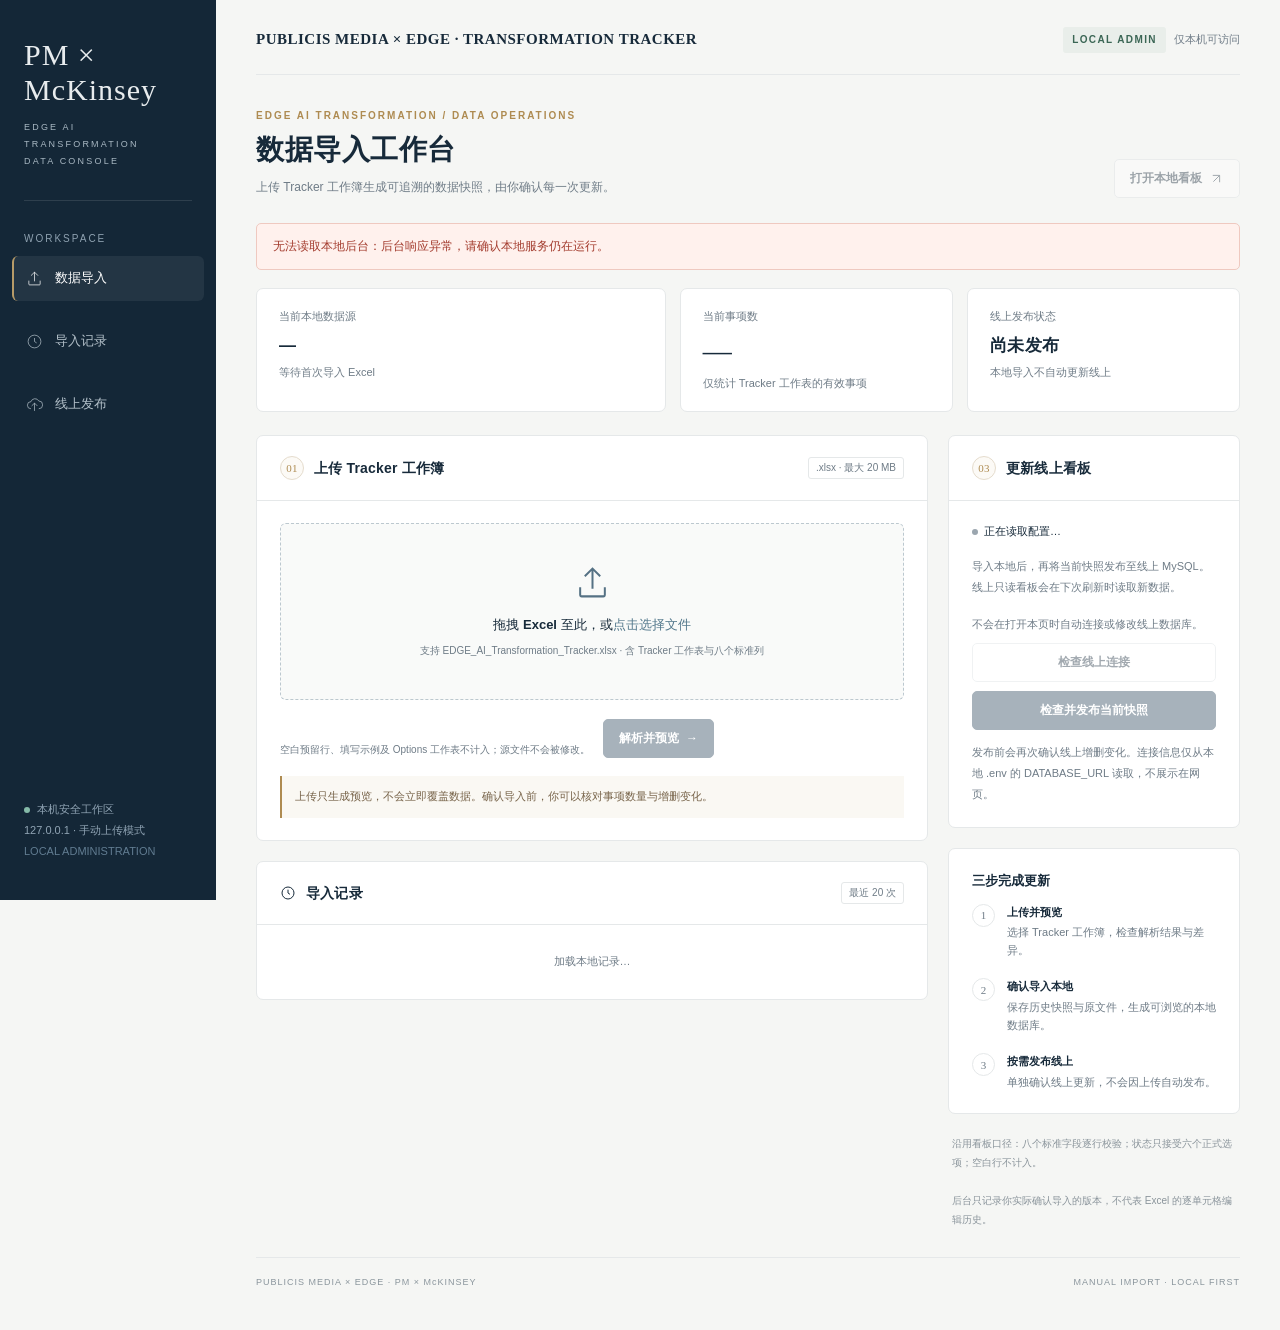
==== local-admin/index.html @ f15d6cbf "feat: PM Workstream Dashboard with local Excel admin console - Read-only dashboard served from SQLit" ====
<!doctype html>
<html lang="zh-CN">
<head>
<meta charset="utf-8"><meta name="viewport" content="width=device-width,initial-scale=1">
<title>PM × McKinsey · Excel 数据后台</title>
<style>
:root{color-scheme:light;--ink:#172a3a;--muted:#6f7c87;--line:#e5e8e9;--gold:#ae8b51;--bg:#f5f6f4;--blue:#233f55;--green:#237264;--red:#b04436}*{box-sizing:border-box}body{margin:0;background:var(--bg);color:var(--ink);font:14px/1.6 -apple-system,BlinkMacSystemFont,"Segoe UI","PingFang SC","Microsoft YaHei",sans-serif}button,input{font:inherit}button,a,input{outline-offset:4px}button{cursor:pointer}a{color:inherit;text-decoration:none}button:disabled{opacity:.4;cursor:not-allowed}[hidden]{display:none!important}.shell{display:grid;grid-template-columns:216px 1fr;min-height:100vh}.sidebar{background:#142737;color:#e8ecee;padding:38px 24px;display:flex;flex-direction:column;position:sticky;top:0;height:100vh}.brand{font:30px/1.15 Georgia,serif;letter-spacing:1px}.brand-sub{font-size:9px;letter-spacing:2.2px;color:#a9b8c3;margin-top:12px;line-height:1.9}.rule{height:1px;background:#ffffff1c;margin:30px 0}.side-label{font-size:10px;letter-spacing:2px;color:#8fa2b1}.nav{display:flex;align-items:center;gap:12px;padding:12px 14px;margin:9px -12px;border-radius:6px;color:#b4c1ca;font-size:13px}.nav.current{color:white;background:#ffffff10;border-left:2px solid #b79b68;padding-left:12px}.nav svg{width:17px;height:17px}.side-footer{margin-top:auto;color:#90a4b4;font-size:11px;line-height:1.9}.local-dot{display:inline-block;width:6px;height:6px;border-radius:50%;background:#85baa8;margin-right:7px}.main{min-width:0;padding:27px 40px 40px;max-width:1590px;width:100%;margin:auto}.topbar{display:flex;justify-content:space-between;align-items:center;padding-bottom:21px;border-bottom:1px solid var(--line);gap:20px}.top-brand{font:600 15px/1.3 Georgia,serif;letter-spacing:.5px}.environment{display:flex;align-items:center;gap:8px;color:var(--muted);font-size:11px}.environment b{font-size:10px;letter-spacing:1.4px;background:#e9eeea;color:#3b6655;padding:5px 9px;border-radius:3px}.heading{display:flex;justify-content:space-between;gap:20px;align-items:end;margin:33px 0 25px}.eyebrow{font-size:10px;letter-spacing:2px;color:var(--gold);font-weight:650}.heading h1{font-size:28px;letter-spacing:.5px;font-weight:650;line-height:1.3;margin:8px 0 10px}.heading p{margin:0;color:var(--muted);font-size:12px}.actions{display:flex;gap:9px;flex-shrink:0}.button{display:inline-flex;align-items:center;justify-content:center;gap:7px;padding:10px 15px;border-radius:5px;border:1px solid #d9dfe2;background:white;color:var(--ink);font-size:12px;font-weight:600;line-height:1.4}.button svg{height:15px;width:15px}.button.primary{background:var(--blue);border-color:var(--blue);color:white}.button:hover:not(:disabled){filter:brightness(.96)}a[aria-disabled=true]{opacity:.4;pointer-events:none}.overview{display:grid;grid-template-columns:1.5fr 1fr 1fr;gap:14px;margin-bottom:23px}.metric{padding:19px 22px;background:white;border:1px solid var(--line);border-radius:7px;min-width:0}.metric-label{font-size:11px;color:var(--muted)}.metric-value{font:29px/1.25 Georgia,serif;margin:8px 0 5px}.metric-value.small{font-family:inherit;font-size:17px;font-weight:600;line-height:1.5;letter-spacing:.4px}.metric-note{font-size:11px;color:var(--muted);white-space:nowrap;overflow:hidden;text-overflow:ellipsis}.body-grid{display:grid;grid-template-columns:minmax(0,1fr) 292px;gap:20px;align-items:start}.stack{min-width:0;display:grid;gap:20px}.card{background:white;border:1px solid var(--line);border-radius:7px;overflow:hidden;min-width:0}.card-head{display:flex;justify-content:space-between;align-items:center;gap:12px;padding:20px 23px;border-bottom:1px solid var(--line)}.card-head h2{font-size:14px;letter-spacing:.2px;margin:0;display:flex;align-items:center;gap:10px}.step{font:11px Georgia,serif;color:var(--gold);border:1px solid #e5dccd;background:#fcfaf6;width:24px;height:24px;display:inline-flex;align-items:center;justify-content:center;border-radius:50%}.tag{font-size:10px;color:var(--muted);border:1px solid var(--line);border-radius:3px;padding:2px 7px;white-space:nowrap}.card-body{padding:22px 23px}.dropzone{border:1px dashed #bcc8cf;background:#f9faf9;border-radius:6px;min-height:177px;display:flex;align-items:center;justify-content:center;flex-direction:column;text-align:center;padding:24px;cursor:pointer;transition:background .15s,border-color .15s}.dropzone:hover,.dropzone.drag{background:#f0f4f5;border-color:#647f91}.upload-icon{width:37px;height:37px;margin-bottom:14px;color:#557184;stroke-width:1.3}.dropzone strong{font-size:13px;font-weight:550;max-width:100%;overflow-wrap:anywhere}.dropzone strong span{color:#53788c}.dropzone small{font-size:10px;color:var(--muted);margin-top:7px}.file-size{color:var(--gold)!important}.form-row{display:flex;align-items:end;gap:13px;margin-top:19px}.field{flex:1;min-width:0}.field label{display:block;font-size:11px;font-weight:600;margin-bottom:6px}.field input{border:1px solid #d9dfe2;border-radius:4px;padding:9px 11px;color:var(--ink);background:white;width:100%;height:38px;font-size:12px}.field-note{color:var(--muted);font-size:10px;margin:10px 0 0;line-height:1.7}.notice{border-left:2px solid var(--gold);background:#faf8f3;padding:11px 13px;font-size:11px;color:#776349;margin-top:18px;line-height:1.8}.side-card h3{font-size:13px;margin:0 0 12px}.side-card p{font-size:11px;color:var(--muted);margin:0 0 16px;line-height:1.9}.status-row{display:flex;align-items:center;gap:6px;font-size:11px;margin:0 0 15px}.status-dot{width:6px;height:6px;border-radius:50%;background:#9ba6af}.status-dot.good{background:var(--green)}.side-card .button{width:100%;margin-top:9px}.side-meta{font-size:11px;line-height:1.9;color:var(--muted);overflow-wrap:anywhere}.side-meta b{color:var(--ink);font-weight:500}.steps{list-style:none;margin:0;padding:0}.steps li{display:flex;gap:12px;padding-bottom:19px;color:var(--muted);font-size:11px}.steps li:last-child{padding-bottom:0}.steps i{font:11px Georgia,serif;border:1px solid var(--line);border-radius:50%;width:23px;height:23px;flex-shrink:0;display:flex;align-items:center;justify-content:center;font-style:normal}.steps b{display:block;color:var(--ink);font-size:11px;margin-bottom:3px}.footnote{font-size:10px;color:#8a949b;line-height:1.9;padding:0 4px}.empty{text-align:center;padding:28px 15px;color:var(--muted);font-size:11px}.empty svg{width:25px;height:25px;display:block;margin:0 auto 10px;opacity:.6}.history-list{max-height:300px;overflow:auto}.history-item{display:flex;gap:13px;align-items:center;padding:15px 23px;border-bottom:1px solid #f0f1f1;font-size:11px}.history-item:last-child{border:0}.history-icon{background:#eff3f1;color:#4d756b;flex-shrink:0;border-radius:4px;padding:7px 9px;font-size:9px;letter-spacing:.5px}.history-name{min-width:0;flex:1}.history-name b{display:block;overflow:hidden;text-overflow:ellipsis;white-space:nowrap;font-weight:500}.history-name small{color:var(--muted);font-size:10px}.history-count{font-family:Georgia,serif;font-size:19px;text-align:right}.history-count small{display:block;font:9px/1.3 -apple-system,sans-serif;color:var(--muted)}.summary{display:grid;grid-template-columns:repeat(4,1fr);gap:9px}.summary div{background:#f5f7f6;border:1px solid #edf0ee;border-radius:4px;padding:11px;text-align:center}.summary b{font:23px/1.3 Georgia,serif;display:block}.summary small{font-size:10px;color:var(--muted)}.summary .removed b{color:var(--red)}.preview-meta{font-size:11px;color:var(--muted);margin:16px 0 12px;overflow-wrap:anywhere}.preview-table{overflow:auto;max-height:300px;border:1px solid var(--line);border-radius:4px}table{width:100%;border-collapse:collapse;font-size:10px;text-align:left}th{color:var(--muted);font-weight:500;background:#f8f9f8;white-space:nowrap;position:sticky;top:0}td,th{padding:10px 12px;border-bottom:1px solid #eef0f0}td{max-width:300px;overflow-wrap:anywhere}td.nowrap{white-space:nowrap}.preview-footer{display:flex;justify-content:space-between;align-items:center;gap:15px;margin-top:18px}.preview-footer small{font-size:10px;color:var(--muted)}.alert{padding:13px 16px;background:#eaf2ee;border:1px solid #cbded4;border-radius:5px;color:#2b6553;font-size:12px;margin:0 0 18px;overflow-wrap:anywhere;scroll-margin-top:15px}.alert.error{background:#fff1ed;border-color:#efc9c0;color:#a33b2d}.alert.info{background:#eef2f6;border-color:#ccd8e3;color:#3c5972}.bottom{display:flex;justify-content:space-between;gap:15px;font-size:9px;letter-spacing:1px;color:#8a959c;border-top:1px solid var(--line);padding-top:17px;margin-top:28px}.spinner{display:inline-block;width:12px;height:12px;border:1px solid #fff6;border-top-color:white;border-radius:50%;animation:spin .7s linear infinite}@keyframes spin{to{transform:rotate(360deg)}}@media(prefers-reduced-motion:reduce){*{animation:none!important;scroll-behavior:auto!important}}@media(min-width:1500px){.main{padding-left:55px;padding-right:55px}.body-grid{grid-template-columns:minmax(0,1fr) 315px}}@media(max-width:1180px){.main{padding:25px}.shell{grid-template-columns:180px 1fr}.sidebar{padding:30px 22px}.body-grid{grid-template-columns:minmax(0,1fr) 258px}.heading{align-items:start}.heading .actions{flex-direction:column}.overview{gap:10px}.metric{padding:17px}.card-body{padding:19px}.card-head{padding:18px 19px}}@media(max-width:920px){.shell{grid-template-columns:1fr}.sidebar{display:none}.main{padding:22px}.body-grid{grid-template-columns:minmax(0,1fr) 270px}.heading .actions{flex-direction:row}.heading h1{font-size:25px}.heading{gap:14px}}@media(max-width:700px){.body-grid{grid-template-columns:1fr}.heading{display:block;margin-top:26px}.heading .actions{margin-top:17px}.overview{grid-template-columns:1fr 1fr}.overview .metric:first-child{grid-column:1/-1}.metric{padding:15px 17px}.metric-value{font-size:26px}.main{padding:17px}.card-body,.card-head{padding:18px}.form-row{flex-wrap:wrap}.form-row .button{width:100%}.summary{gap:5px}.summary div{padding:10px 5px}.preview-footer{flex-direction:column;align-items:stretch}.bottom{letter-spacing:0;font-size:8px}.dropzone{padding:20px 14px}}
</style>
</head>
<body>
<svg hidden xmlns="http://www.w3.org/2000/svg"><symbol id="i-upload" viewBox="0 0 24 24"><path d="M12 16V3m-5 5 5-5 5 5M4 15v5a1 1 0 0 0 1 1h14a1 1 0 0 0 1-1v-5"/></symbol><symbol id="i-clock" viewBox="0 0 24 24"><circle cx="12" cy="12" r="9"/><path d="M12 7v5l3 2"/></symbol><symbol id="i-arrow" viewBox="0 0 24 24"><path d="M7 17 17 7M6 7h11v11"/></symbol><symbol id="i-cloud" viewBox="0 0 24 24"><path d="M7 18a5 5 0 1 1 0-10 6 6 0 0 1 11-1 5.5 5.5 0 0 1 0 11M12 21V10m-4 4 4-4 4 4"/></symbol></svg>
<div class="shell">
<aside class="sidebar"><div class="brand">PM ×<br>McKinsey</div><div class="brand-sub">EDGE AI TRANSFORMATION<br>DATA CONSOLE</div><div class="rule"></div><div class="side-label">WORKSPACE</div><a class="nav current" href="#upload"><svg fill="none" stroke="currentColor"><use href="#i-upload"/></svg>数据导入</a><a class="nav" href="#history"><svg fill="none" stroke="currentColor"><use href="#i-clock"/></svg>导入记录</a><a class="nav" href="#online"><svg fill="none" stroke="currentColor"><use href="#i-cloud"/></svg>线上发布</a><div class="side-footer"><span class="local-dot"></span>本机安全工作区<br>127.0.0.1 · 手动上传模式<br><span style="color:#617c91">LOCAL ADMINISTRATION</span></div></aside>
<main class="main">
<header class="topbar"><div class="top-brand">PUBLICIS MEDIA × EDGE · TRANSFORMATION TRACKER</div><div class="environment"><b>LOCAL ADMIN</b><span>仅本机可访问</span></div></header>
<section class="heading"><div><div class="eyebrow">EDGE AI TRANSFORMATION / DATA OPERATIONS</div><h1>数据导入工作台</h1><p>上传 Tracker 工作簿生成可追溯的数据快照，由你确认每一次更新。</p></div><div class="actions"><a id="dashboardLink" class="button" href="/dashboard" target="_blank" rel="noopener" aria-disabled="true" tabindex="-1">打开本地看板<svg fill="none" stroke="currentColor" stroke-width="1.5"><use href="#i-arrow"/></svg></a></div></section>
<div id="message" class="alert" role="status" aria-live="polite" hidden></div>
<section class="overview" aria-label="当前数据概览"><div class="metric"><div class="metric-label">当前本地数据源</div><div id="currentSource" class="metric-value small" style="overflow-wrap:anywhere">—</div><div id="currentNote" class="metric-note">等待首次导入 Excel</div></div><div class="metric"><div class="metric-label">当前事项数</div><div id="currentTasks" class="metric-value">—</div><div class="metric-note">仅统计 Tracker 工作表的有效事项</div></div><div class="metric"><div class="metric-label">线上发布状态</div><div id="publishState" class="metric-value small">尚未发布</div><div id="publishNote" class="metric-note">本地导入不自动更新线上</div></div></section>
<div class="body-grid">
<div class="stack">
<section id="upload" class="card"><div class="card-head"><h2><span class="step">01</span>上传 Tracker 工作簿</h2><span class="tag">.xlsx · 最大 20 MB</span></div><form id="uploadForm" class="card-body"><label id="dropzone" class="dropzone" for="fileInput" tabindex="0"><svg class="upload-icon" fill="none" stroke="currentColor"><use href="#i-upload"/></svg><strong id="fileLabel">拖拽 Excel 至此，或<span>点击选择文件</span></strong><small id="fileMeta">支持 EDGE_AI_Transformation_Tracker.xlsx · 含 Tracker 工作表与八个标准列</small></label><input id="fileInput" type="file" accept=".xlsx" hidden><div class="form-row"><p class="field-note" style="margin:0">空白预留行、填写示例及 Options 工作表不计入；源文件不会被修改。</p><button id="previewButton" class="button primary" type="submit" disabled>解析并预览 <span aria-hidden="true">→</span></button></div><div class="notice">上传只生成预览，不会立即覆盖数据。确认导入前，你可以核对事项数量与增删变化。</div></form></section>
<section id="previewCard" class="card" hidden><div class="card-head"><h2><span class="step">02</span>核对导入预览</h2><span id="previewTag" class="tag">未保存</span></div><div class="card-body"><div id="diffSummary" class="summary"></div><div id="previewMeta" class="preview-meta"></div><div id="removalWarning" class="notice" hidden></div><div class="preview-table"><table><thead><tr><th>NO.</th><th>WORKSTREAM</th><th>INTERVENTION</th><th>OWNER</th><th>STATUS</th><th>TARGET DATE</th></tr></thead><tbody id="previewRows"></tbody></table></div><p id="rowLimit" class="field-note"></p><div class="preview-footer"><small>与当前本地快照比较 · 有效预览保留 30 分钟</small><button id="importButton" class="button primary" type="button">确认导入本地</button></div></div></section>
<section id="history" class="card"><div class="card-head"><h2><svg width="16" height="16" fill="none" stroke="currentColor" stroke-width="1.5"><use href="#i-clock"/></svg>导入记录</h2><span class="tag">最近 20 次</span></div><div id="historyList" class="history-list"><div class="empty">加载本地记录…</div></div></section>
</div>
<aside class="stack">
<section id="online" class="card side-card"><div class="card-head"><h2><span class="step">03</span>更新线上看板</h2></div><div class="card-body"><div class="status-row"><span id="onlineDot" class="status-dot"></span><span id="onlineStatus">正在读取配置…</span></div><p>导入本地后，再将当前快照发布至线上 MySQL。线上只读看板会在下次刷新时读取新数据。</p><div id="onlineMeta" class="side-meta">不会在打开本页时自动连接或修改线上数据库。</div><button id="checkButton" class="button" type="button">检查线上连接</button><button id="publishButton" class="button primary" type="button" disabled>检查并发布当前快照</button><p class="field-note" style="margin:12px 0 0">发布前会再次确认线上增删变化。连接信息仅从本地 .env 的 DATABASE_URL 读取，不展示在网页。</p></div></section>
<section class="card side-card"><div class="card-body"><h3>三步完成更新</h3><ol class="steps"><li><i>1</i><div><b>上传并预览</b>选择 Tracker 工作簿，检查解析结果与差异。</div></li><li><i>2</i><div><b>确认导入本地</b>保存历史快照与原文件，生成可浏览的本地数据库。</div></li><li><i>3</i><div><b>按需发布线上</b>单独确认线上更新，不会因上传自动发布。</div></li></ol></div></section>
<div class="footnote">沿用看板口径：八个标准字段逐行校验；状态只接受六个正式选项；空白行不计入。<br><br>后台只记录你实际确认导入的版本，不代表 Excel 的逐单元格编辑历史。</div>
</aside>
</div>
<footer class="bottom"><span>PUBLICIS MEDIA × EDGE · PM × McKINSEY</span><span>MANUAL IMPORT · LOCAL FIRST</span></footer>
</main></div>
<script>
'use strict';
const CSRF='__CSRF_TOKEN__';
const $=id=>document.getElementById(id);
const esc=value=>String(value??'').replace(/[&<>"']/g,c=>({'&':'&amp;','<':'&lt;','>':'&gt;','"':'&quot;',"'":'&#39;'}[c]));
let selectedFile=null,preview=null,status=null,busy=false;
function message(text,type='success'){const el=$('message');el.textContent=text;el.className='alert '+(type==='success'?'':type);el.hidden=false;el.scrollIntoView({block:'nearest',behavior:'auto'});}
function controls(){
 $('previewButton').disabled=busy||!selectedFile;
 $('importButton').disabled=busy||!preview;
 $('checkButton').disabled=busy||!status?.onlineConfigured;
 $('publishButton').disabled=busy||!status?.current||!status?.onlineConfigured;
 $('fileInput').disabled=busy;
}
async function run(action,button,label){if(busy)return;busy=true;controls();const old=button?.innerHTML;if(button&&label)button.innerHTML='<span class="spinner" aria-hidden="true"></span>'+esc(label);try{await action();}catch(e){message(e.message,'error');}finally{busy=false;if(button)button.innerHTML=old;controls();}}
async function request(path,options={}){const response=await fetch(path,{cache:'no-store',...options});let result;try{result=await response.json();}catch{throw new Error('后台响应异常，请确认本地服务仍在运行。');}if(!response.ok)throw new Error(result.error||'操作失败，请重试。');return result;}
function post(path,data={}){return request(path,{method:'POST',headers:{'Content-Type':'application/json','X-CSRF-Token':CSRF},body:JSON.stringify(data)});}
function timeLabel(value){return value?new Date(value).toLocaleString('zh-CN',{hour12:false}):'—';}
function invalidatePreview(){preview=null;$('previewCard').hidden=true;controls();}
function chooseFile(file){if(busy)return;invalidatePreview();if(!file)return;if(!/\.xlsx$/i.test(file.name)||file.size>20*1024*1024||!file.size){selectedFile=null;$('fileLabel').textContent='请重新选择有效的 .xlsx 文件';$('fileMeta').textContent='支持 .xlsx，文件不能为空或超过 20 MB';message('请选择 20 MB 以内的 .xlsx 文件。旧快照未改变。','error');controls();return;}selectedFile=file;$('fileLabel').textContent=file.name;$('fileMeta').textContent=(file.size/1024).toFixed(1)+' KB · 文件已选择，尚未上传';$('fileMeta').classList.add('file-size');controls();}
async function refresh(){
 status=await request('/api/status');const current=status.current;
 $('currentSource').textContent=current?.source_name||'—';
 $('currentNote').textContent=current?('导入于 '+timeLabel(current.imported_at)):'等待首次导入 Excel';
 $('currentTasks').textContent=current?current.imported_rows:'—';
 $('dashboardLink').setAttribute('aria-disabled',String(!current));$('dashboardLink').tabIndex=current?0:-1;
 const published=status.publication?.localVersion===status.localVersion&&!!current;
 $('publishState').textContent=published?'已发布此快照':(current?'本地待发布':'尚未发布');
 $('publishNote').textContent=published?'本机发布成功于 '+timeLabel(status.publication.publishedAt):'本地导入不自动更新线上';
 $('onlineStatus').textContent=status.onlineConfigured?'已配置 · 尚未检查':'未配置线上数据库';$('onlineDot').className='status-dot';
 $('historyList').innerHTML=status.history.length?status.history.map(item=>'<div class="history-item"><div class="history-icon">XLSX</div><div class="history-name"><b title="'+esc(item.source)+'">'+esc(item.source)+'</b><small>导入 '+esc(timeLabel(item.importedAt))+' · '+esc(item.sha256.slice(0,12))+'…</small></div></div>').join(''):'<div class="empty"><svg fill="none" stroke="currentColor" stroke-width="1.3"><use href="#i-clock"/></svg>还没有导入记录<br>完成首次导入后，历史版本会保存在本机。</div>';
 controls();
}
function showPreview(result){preview=result;const {snapshot,diff}=result,meta=snapshot.meta;
 $('diffSummary').innerHTML=[['新增',diff.added],['变更',diff.changed],['移除',diff.removed,'removed'],['未变化',diff.unchanged]].map(([label,value,cls])=>'<div class="'+(cls||'')+'"><b>'+value+'</b><small>'+label+'</small></div>').join('');
 $('previewTag').textContent=result.identical?'与当前快照相同':'未保存';
 $('previewMeta').textContent=meta.source_name+' · '+meta.imported_rows+' 条有效事项 · SHA256 '+meta.source_hash.slice(0,16)+'…';
 $('removalWarning').hidden=!diff.removed;$('removalWarning').textContent='此文件会从当前本地看板移除 '+diff.removed+' 条事项，请确认上传的是完整 Tracker，而不是筛选后的局部文件。历史快照仍保留。';
 $('previewRows').innerHTML=snapshot.records.slice(0,40).map((row,i)=>'<tr><td class="nowrap">'+String(i+1).padStart(2,'0')+'</td><td>'+esc(row.workstream)+'</td><td>'+esc(row.intervention)+'</td><td>'+esc(row.owner||'—')+'</td><td class="nowrap">'+esc(row.status)+'</td><td class="nowrap">'+esc(row.target_date||'—')+'</td></tr>').join('');
 $('rowLimit').textContent='显示前 '+Math.min(40,snapshot.records.length)+' 条事项。完整记录可在导入后的看板查看。';
 $('previewCard').hidden=false;$('previewCard').scrollIntoView({block:'nearest',behavior:'auto'});controls();}
$('fileInput').addEventListener('change',event=>chooseFile(event.target.files[0]));
$('dropzone').addEventListener('keydown',event=>{if(event.key==='Enter'||event.key===' '){event.preventDefault();if(!busy)$('fileInput').click();}});
for(const event of ['dragenter','dragover'])$('dropzone').addEventListener(event,e=>{e.preventDefault();if(!busy)$('dropzone').classList.add('drag');});
for(const event of ['dragleave','drop'])$('dropzone').addEventListener(event,e=>{e.preventDefault();$('dropzone').classList.remove('drag');});
$('dropzone').addEventListener('drop',event=>{if(!busy)chooseFile(event.dataTransfer.files[0]);});
window.addEventListener('dragover',e=>e.preventDefault());window.addEventListener('drop',e=>e.preventDefault());
$('uploadForm').addEventListener('submit',event=>{event.preventDefault();if(!selectedFile)return;run(async()=>{invalidatePreview();const result=await request('/api/preview',{method:'POST',headers:{'Content-Type':'application/octet-stream','X-CSRF-Token':CSRF,'X-File-Name':encodeURIComponent(selectedFile.name)},body:selectedFile});showPreview(result);message('解析完成，请核对下方预览。尚未保存本地，也未更新线上。','info');},$('previewButton'),'正在解析…');});
$('importButton').addEventListener('click',()=>run(async()=>{const removal=preview.diff.removed;if(removal&&!confirm('本次导入将从本地当前看板移除 '+removal+' 条事项（历史保留）。确认该文件是完整 Tracker 并继续？'))return;const result=await post('/api/import',{previewId:preview.previewId});preview=null;$('previewCard').hidden=true;await refresh();message(result.changed?'已导入本地：'+result.meta.imported_rows+' 条事项。本地数据库已更新；线上数据尚未更新。':'文件内容与当前快照相同，未产生数据变化。线上数据未更新。');},$('importButton'),'正在导入…'));
async function checkOnline(){const online=await post('/api/online');$('onlineDot').className='status-dot good';$('onlineStatus').textContent='MySQL 连接正常';const current=online.current;$('onlineMeta').innerHTML=current?'<b>线上版本 '+esc(current.revision)+'</b><br>'+esc(current.source_name)+'<br>'+current.imported_rows+' 条事项'+(online.diff?'<br>将新增 '+online.diff.added+' · 变更 '+online.diff.changed+' · 移除 '+online.diff.removed:''):'线上已有数据，但本地尚未导入快照。';return online;}
$('checkButton').addEventListener('click',()=>run(async()=>{try{await checkOnline();message('线上连接检查成功。此次操作只读，没有发布数据。','info');}catch(e){$('onlineStatus').textContent='连接失败 · 本地数据未受影响';$('onlineDot').className='status-dot';throw e;}},$('checkButton'),'检查中…'));
$('publishButton').addEventListener('click',()=>run(async()=>{const online=await checkOnline();if(online.localVersion!==status.localVersion){await refresh();throw new Error('另一窗口已更新本地快照，请核对后重新发布。');}const {current}=status;const diff=online.diff;if(!confirm('即将更新线上 MySQL 看板：\n\n'+current.source_name+'\n事项数：'+current.imported_rows+(diff?'\n相对线上：新增 '+diff.added+' / 变更 '+diff.changed+' / 移除 '+diff.removed:'')+'\n\n这会在一个事务内替换线上当前数据，审计记录保留。确认发布？'))return;const result=await post('/api/publish',{localVersion:online.localVersion,remoteVersion:online.remoteVersion});await refresh();$('onlineStatus').textContent='MySQL 发布成功';$('onlineDot').className='status-dot good';message('线上发布成功，新版本号 '+result.revision+'。已打开的线上看板刷新后读取新数据。');},$('publishButton'),'正在处理…'));
refresh().catch(error=>{message('无法读取本地后台：'+error.message,'error');controls();});
</script>
</body></html>
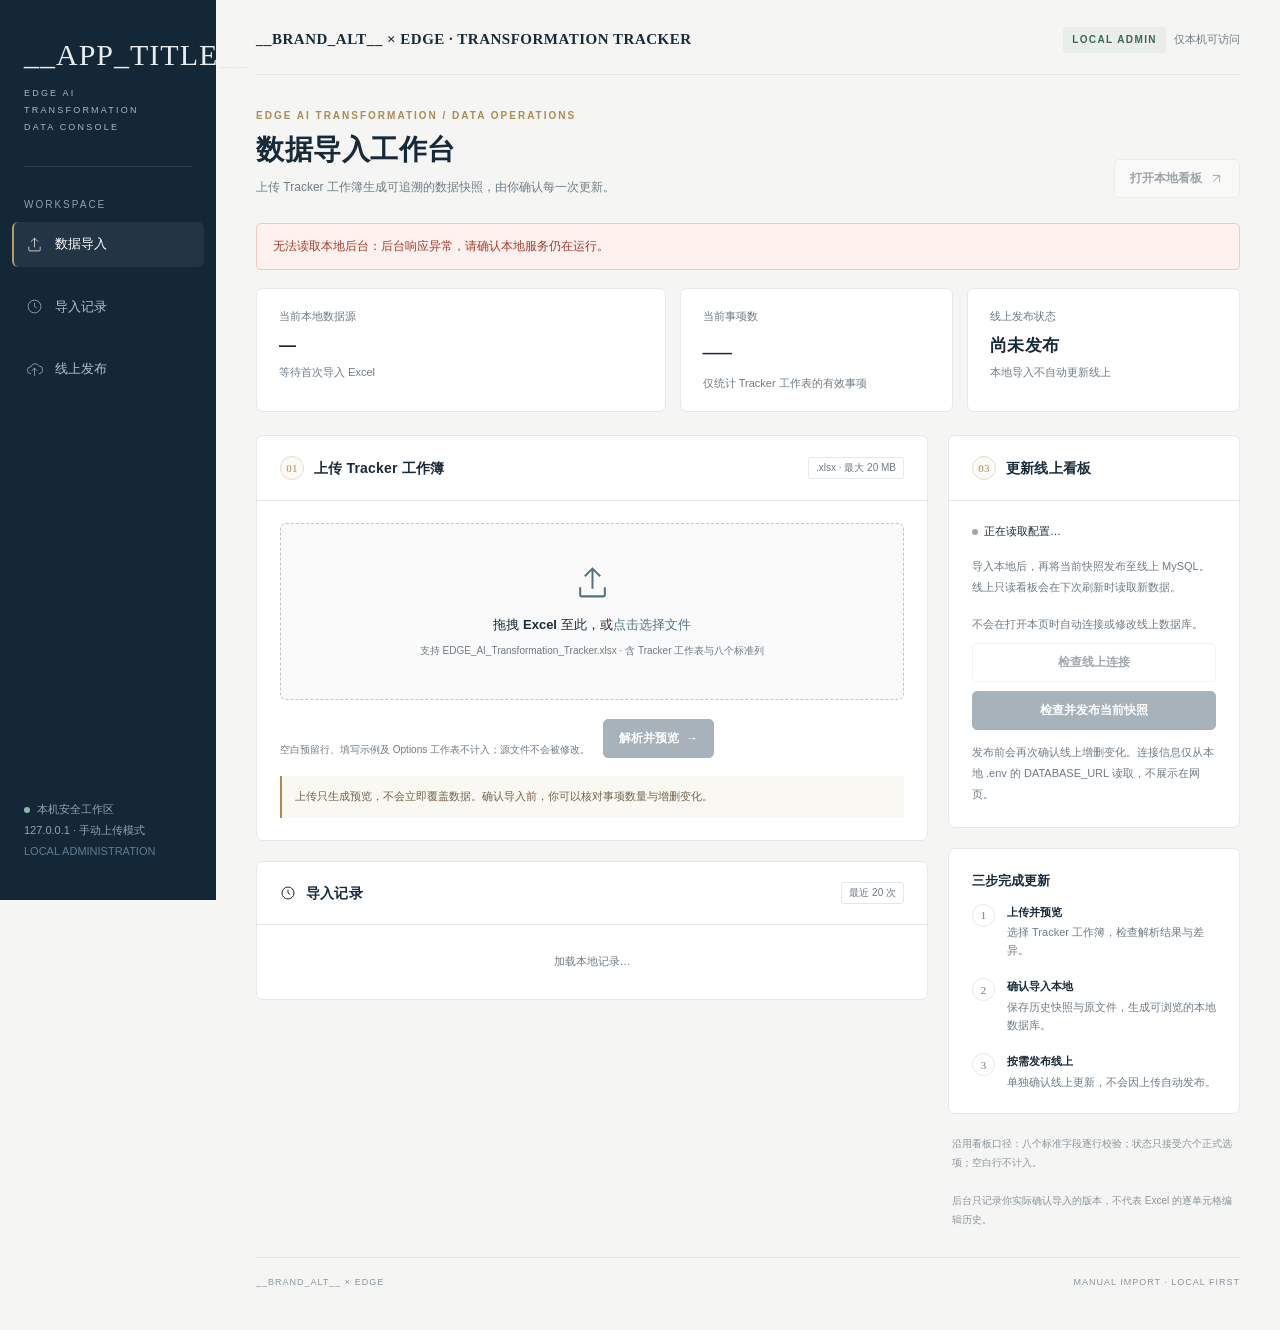
==== commit 5eceef5b: "feat: add Publicis Communication dashboard with env-driven branding Serve PM at /pm and PC at /pc be" ====
--- a/local-admin/index.html
+++ b/local-admin/index.html
@@ -2,7 +2,7 @@
 <html lang="zh-CN">
 <head>
 <meta charset="utf-8"><meta name="viewport" content="width=device-width,initial-scale=1">
-<title>PM × McKinsey · Excel 数据后台</title>
+<title>__APP_TITLE__ · Excel 数据后台</title>
 <style>
 :root{color-scheme:light;--ink:#172a3a;--muted:#6f7c87;--line:#e5e8e9;--gold:#ae8b51;--bg:#f5f6f4;--blue:#233f55;--green:#237264;--red:#b04436}*{box-sizing:border-box}body{margin:0;background:var(--bg);color:var(--ink);font:14px/1.6 -apple-system,BlinkMacSystemFont,"Segoe UI","PingFang SC","Microsoft YaHei",sans-serif}button,input{font:inherit}button,a,input{outline-offset:4px}button{cursor:pointer}a{color:inherit;text-decoration:none}button:disabled{opacity:.4;cursor:not-allowed}[hidden]{display:none!important}.shell{display:grid;grid-template-columns:216px 1fr;min-height:100vh}.sidebar{background:#142737;color:#e8ecee;padding:38px 24px;display:flex;flex-direction:column;position:sticky;top:0;height:100vh}.brand{font:30px/1.15 Georgia,serif;letter-spacing:1px}.brand-sub{font-size:9px;letter-spacing:2.2px;color:#a9b8c3;margin-top:12px;line-height:1.9}.rule{height:1px;background:#ffffff1c;margin:30px 0}.side-label{font-size:10px;letter-spacing:2px;color:#8fa2b1}.nav{display:flex;align-items:center;gap:12px;padding:12px 14px;margin:9px -12px;border-radius:6px;color:#b4c1ca;font-size:13px}.nav.current{color:white;background:#ffffff10;border-left:2px solid #b79b68;padding-left:12px}.nav svg{width:17px;height:17px}.side-footer{margin-top:auto;color:#90a4b4;font-size:11px;line-height:1.9}.local-dot{display:inline-block;width:6px;height:6px;border-radius:50%;background:#85baa8;margin-right:7px}.main{min-width:0;padding:27px 40px 40px;max-width:1590px;width:100%;margin:auto}.topbar{display:flex;justify-content:space-between;align-items:center;padding-bottom:21px;border-bottom:1px solid var(--line);gap:20px}.top-brand{font:600 15px/1.3 Georgia,serif;letter-spacing:.5px}.environment{display:flex;align-items:center;gap:8px;color:var(--muted);font-size:11px}.environment b{font-size:10px;letter-spacing:1.4px;background:#e9eeea;color:#3b6655;padding:5px 9px;border-radius:3px}.heading{display:flex;justify-content:space-between;gap:20px;align-items:end;margin:33px 0 25px}.eyebrow{font-size:10px;letter-spacing:2px;color:var(--gold);font-weight:650}.heading h1{font-size:28px;letter-spacing:.5px;font-weight:650;line-height:1.3;margin:8px 0 10px}.heading p{margin:0;color:var(--muted);font-size:12px}.actions{display:flex;gap:9px;flex-shrink:0}.button{display:inline-flex;align-items:center;justify-content:center;gap:7px;padding:10px 15px;border-radius:5px;border:1px solid #d9dfe2;background:white;color:var(--ink);font-size:12px;font-weight:600;line-height:1.4}.button svg{height:15px;width:15px}.button.primary{background:var(--blue);border-color:var(--blue);color:white}.button:hover:not(:disabled){filter:brightness(.96)}a[aria-disabled=true]{opacity:.4;pointer-events:none}.overview{display:grid;grid-template-columns:1.5fr 1fr 1fr;gap:14px;margin-bottom:23px}.metric{padding:19px 22px;background:white;border:1px solid var(--line);border-radius:7px;min-width:0}.metric-label{font-size:11px;color:var(--muted)}.metric-value{font:29px/1.25 Georgia,serif;margin:8px 0 5px}.metric-value.small{font-family:inherit;font-size:17px;font-weight:600;line-height:1.5;letter-spacing:.4px}.metric-note{font-size:11px;color:var(--muted);white-space:nowrap;overflow:hidden;text-overflow:ellipsis}.body-grid{display:grid;grid-template-columns:minmax(0,1fr) 292px;gap:20px;align-items:start}.stack{min-width:0;display:grid;gap:20px}.card{background:white;border:1px solid var(--line);border-radius:7px;overflow:hidden;min-width:0}.card-head{display:flex;justify-content:space-between;align-items:center;gap:12px;padding:20px 23px;border-bottom:1px solid var(--line)}.card-head h2{font-size:14px;letter-spacing:.2px;margin:0;display:flex;align-items:center;gap:10px}.step{font:11px Georgia,serif;color:var(--gold);border:1px solid #e5dccd;background:#fcfaf6;width:24px;height:24px;display:inline-flex;align-items:center;justify-content:center;border-radius:50%}.tag{font-size:10px;color:var(--muted);border:1px solid var(--line);border-radius:3px;padding:2px 7px;white-space:nowrap}.card-body{padding:22px 23px}.dropzone{border:1px dashed #bcc8cf;background:#f9faf9;border-radius:6px;min-height:177px;display:flex;align-items:center;justify-content:center;flex-direction:column;text-align:center;padding:24px;cursor:pointer;transition:background .15s,border-color .15s}.dropzone:hover,.dropzone.drag{background:#f0f4f5;border-color:#647f91}.upload-icon{width:37px;height:37px;margin-bottom:14px;color:#557184;stroke-width:1.3}.dropzone strong{font-size:13px;font-weight:550;max-width:100%;overflow-wrap:anywhere}.dropzone strong span{color:#53788c}.dropzone small{font-size:10px;color:var(--muted);margin-top:7px}.file-size{color:var(--gold)!important}.form-row{display:flex;align-items:end;gap:13px;margin-top:19px}.field{flex:1;min-width:0}.field label{display:block;font-size:11px;font-weight:600;margin-bottom:6px}.field input{border:1px solid #d9dfe2;border-radius:4px;padding:9px 11px;color:var(--ink);background:white;width:100%;height:38px;font-size:12px}.field-note{color:var(--muted);font-size:10px;margin:10px 0 0;line-height:1.7}.notice{border-left:2px solid var(--gold);background:#faf8f3;padding:11px 13px;font-size:11px;color:#776349;margin-top:18px;line-height:1.8}.side-card h3{font-size:13px;margin:0 0 12px}.side-card p{font-size:11px;color:var(--muted);margin:0 0 16px;line-height:1.9}.status-row{display:flex;align-items:center;gap:6px;font-size:11px;margin:0 0 15px}.status-dot{width:6px;height:6px;border-radius:50%;background:#9ba6af}.status-dot.good{background:var(--green)}.side-card .button{width:100%;margin-top:9px}.side-meta{font-size:11px;line-height:1.9;color:var(--muted);overflow-wrap:anywhere}.side-meta b{color:var(--ink);font-weight:500}.steps{list-style:none;margin:0;padding:0}.steps li{display:flex;gap:12px;padding-bottom:19px;color:var(--muted);font-size:11px}.steps li:last-child{padding-bottom:0}.steps i{font:11px Georgia,serif;border:1px solid var(--line);border-radius:50%;width:23px;height:23px;flex-shrink:0;display:flex;align-items:center;justify-content:center;font-style:normal}.steps b{display:block;color:var(--ink);font-size:11px;margin-bottom:3px}.footnote{font-size:10px;color:#8a949b;line-height:1.9;padding:0 4px}.empty{text-align:center;padding:28px 15px;color:var(--muted);font-size:11px}.empty svg{width:25px;height:25px;display:block;margin:0 auto 10px;opacity:.6}.history-list{max-height:300px;overflow:auto}.history-item{display:flex;gap:13px;align-items:center;padding:15px 23px;border-bottom:1px solid #f0f1f1;font-size:11px}.history-item:last-child{border:0}.history-icon{background:#eff3f1;color:#4d756b;flex-shrink:0;border-radius:4px;padding:7px 9px;font-size:9px;letter-spacing:.5px}.history-name{min-width:0;flex:1}.history-name b{display:block;overflow:hidden;text-overflow:ellipsis;white-space:nowrap;font-weight:500}.history-name small{color:var(--muted);font-size:10px}.history-count{font-family:Georgia,serif;font-size:19px;text-align:right}.history-count small{display:block;font:9px/1.3 -apple-system,sans-serif;color:var(--muted)}.summary{display:grid;grid-template-columns:repeat(4,1fr);gap:9px}.summary div{background:#f5f7f6;border:1px solid #edf0ee;border-radius:4px;padding:11px;text-align:center}.summary b{font:23px/1.3 Georgia,serif;display:block}.summary small{font-size:10px;color:var(--muted)}.summary .removed b{color:var(--red)}.preview-meta{font-size:11px;color:var(--muted);margin:16px 0 12px;overflow-wrap:anywhere}.preview-table{overflow:auto;max-height:300px;border:1px solid var(--line);border-radius:4px}table{width:100%;border-collapse:collapse;font-size:10px;text-align:left}th{color:var(--muted);font-weight:500;background:#f8f9f8;white-space:nowrap;position:sticky;top:0}td,th{padding:10px 12px;border-bottom:1px solid #eef0f0}td{max-width:300px;overflow-wrap:anywhere}td.nowrap{white-space:nowrap}.preview-footer{display:flex;justify-content:space-between;align-items:center;gap:15px;margin-top:18px}.preview-footer small{font-size:10px;color:var(--muted)}.alert{padding:13px 16px;background:#eaf2ee;border:1px solid #cbded4;border-radius:5px;color:#2b6553;font-size:12px;margin:0 0 18px;overflow-wrap:anywhere;scroll-margin-top:15px}.alert.error{background:#fff1ed;border-color:#efc9c0;color:#a33b2d}.alert.info{background:#eef2f6;border-color:#ccd8e3;color:#3c5972}.bottom{display:flex;justify-content:space-between;gap:15px;font-size:9px;letter-spacing:1px;color:#8a959c;border-top:1px solid var(--line);padding-top:17px;margin-top:28px}.spinner{display:inline-block;width:12px;height:12px;border:1px solid #fff6;border-top-color:white;border-radius:50%;animation:spin .7s linear infinite}@keyframes spin{to{transform:rotate(360deg)}}@media(prefers-reduced-motion:reduce){*{animation:none!important;scroll-behavior:auto!important}}@media(min-width:1500px){.main{padding-left:55px;padding-right:55px}.body-grid{grid-template-columns:minmax(0,1fr) 315px}}@media(max-width:1180px){.main{padding:25px}.shell{grid-template-columns:180px 1fr}.sidebar{padding:30px 22px}.body-grid{grid-template-columns:minmax(0,1fr) 258px}.heading{align-items:start}.heading .actions{flex-direction:column}.overview{gap:10px}.metric{padding:17px}.card-body{padding:19px}.card-head{padding:18px 19px}}@media(max-width:920px){.shell{grid-template-columns:1fr}.sidebar{display:none}.main{padding:22px}.body-grid{grid-template-columns:minmax(0,1fr) 270px}.heading .actions{flex-direction:row}.heading h1{font-size:25px}.heading{gap:14px}}@media(max-width:700px){.body-grid{grid-template-columns:1fr}.heading{display:block;margin-top:26px}.heading .actions{margin-top:17px}.overview{grid-template-columns:1fr 1fr}.overview .metric:first-child{grid-column:1/-1}.metric{padding:15px 17px}.metric-value{font-size:26px}.main{padding:17px}.card-body,.card-head{padding:18px}.form-row{flex-wrap:wrap}.form-row .button{width:100%}.summary{gap:5px}.summary div{padding:10px 5px}.preview-footer{flex-direction:column;align-items:stretch}.bottom{letter-spacing:0;font-size:8px}.dropzone{padding:20px 14px}}
 </style>
@@ -10,9 +10,9 @@
 <body>
 <svg hidden xmlns="http://www.w3.org/2000/svg"><symbol id="i-upload" viewBox="0 0 24 24"><path d="M12 16V3m-5 5 5-5 5 5M4 15v5a1 1 0 0 0 1 1h14a1 1 0 0 0 1-1v-5"/></symbol><symbol id="i-clock" viewBox="0 0 24 24"><circle cx="12" cy="12" r="9"/><path d="M12 7v5l3 2"/></symbol><symbol id="i-arrow" viewBox="0 0 24 24"><path d="M7 17 17 7M6 7h11v11"/></symbol><symbol id="i-cloud" viewBox="0 0 24 24"><path d="M7 18a5 5 0 1 1 0-10 6 6 0 0 1 11-1 5.5 5.5 0 0 1 0 11M12 21V10m-4 4 4-4 4 4"/></symbol></svg>
 <div class="shell">
-<aside class="sidebar"><div class="brand">PM ×<br>McKinsey</div><div class="brand-sub">EDGE AI TRANSFORMATION<br>DATA CONSOLE</div><div class="rule"></div><div class="side-label">WORKSPACE</div><a class="nav current" href="#upload"><svg fill="none" stroke="currentColor"><use href="#i-upload"/></svg>数据导入</a><a class="nav" href="#history"><svg fill="none" stroke="currentColor"><use href="#i-clock"/></svg>导入记录</a><a class="nav" href="#online"><svg fill="none" stroke="currentColor"><use href="#i-cloud"/></svg>线上发布</a><div class="side-footer"><span class="local-dot"></span>本机安全工作区<br>127.0.0.1 · 手动上传模式<br><span style="color:#617c91">LOCAL ADMINISTRATION</span></div></aside>
+<aside class="sidebar"><div class="brand">__APP_TITLE__</div><div class="brand-sub">EDGE AI TRANSFORMATION<br>DATA CONSOLE</div><div class="rule"></div><div class="side-label">WORKSPACE</div><a class="nav current" href="#upload"><svg fill="none" stroke="currentColor"><use href="#i-upload"/></svg>数据导入</a><a class="nav" href="#history"><svg fill="none" stroke="currentColor"><use href="#i-clock"/></svg>导入记录</a><a class="nav" href="#online"><svg fill="none" stroke="currentColor"><use href="#i-cloud"/></svg>线上发布</a><div class="side-footer"><span class="local-dot"></span>本机安全工作区<br>127.0.0.1 · 手动上传模式<br><span style="color:#617c91">LOCAL ADMINISTRATION</span></div></aside>
 <main class="main">
-<header class="topbar"><div class="top-brand">PUBLICIS MEDIA × EDGE · TRANSFORMATION TRACKER</div><div class="environment"><b>LOCAL ADMIN</b><span>仅本机可访问</span></div></header>
+<header class="topbar"><div class="top-brand">__BRAND_ALT__ × EDGE · TRANSFORMATION TRACKER</div><div class="environment"><b>LOCAL ADMIN</b><span>仅本机可访问</span></div></header>
 <section class="heading"><div><div class="eyebrow">EDGE AI TRANSFORMATION / DATA OPERATIONS</div><h1>数据导入工作台</h1><p>上传 Tracker 工作簿生成可追溯的数据快照，由你确认每一次更新。</p></div><div class="actions"><a id="dashboardLink" class="button" href="/dashboard" target="_blank" rel="noopener" aria-disabled="true" tabindex="-1">打开本地看板<svg fill="none" stroke="currentColor" stroke-width="1.5"><use href="#i-arrow"/></svg></a></div></section>
 <div id="message" class="alert" role="status" aria-live="polite" hidden></div>
 <section class="overview" aria-label="当前数据概览"><div class="metric"><div class="metric-label">当前本地数据源</div><div id="currentSource" class="metric-value small" style="overflow-wrap:anywhere">—</div><div id="currentNote" class="metric-note">等待首次导入 Excel</div></div><div class="metric"><div class="metric-label">当前事项数</div><div id="currentTasks" class="metric-value">—</div><div class="metric-note">仅统计 Tracker 工作表的有效事项</div></div><div class="metric"><div class="metric-label">线上发布状态</div><div id="publishState" class="metric-value small">尚未发布</div><div id="publishNote" class="metric-note">本地导入不自动更新线上</div></div></section>
@@ -28,7 +28,7 @@
 <div class="footnote">沿用看板口径：八个标准字段逐行校验；状态只接受六个正式选项；空白行不计入。<br><br>后台只记录你实际确认导入的版本，不代表 Excel 的逐单元格编辑历史。</div>
 </aside>
 </div>
-<footer class="bottom"><span>PUBLICIS MEDIA × EDGE · PM × McKINSEY</span><span>MANUAL IMPORT · LOCAL FIRST</span></footer>
+<footer class="bottom"><span>__BRAND_ALT__ × EDGE</span><span>MANUAL IMPORT · LOCAL FIRST</span></footer>
 </main></div>
 <script>
 'use strict';
